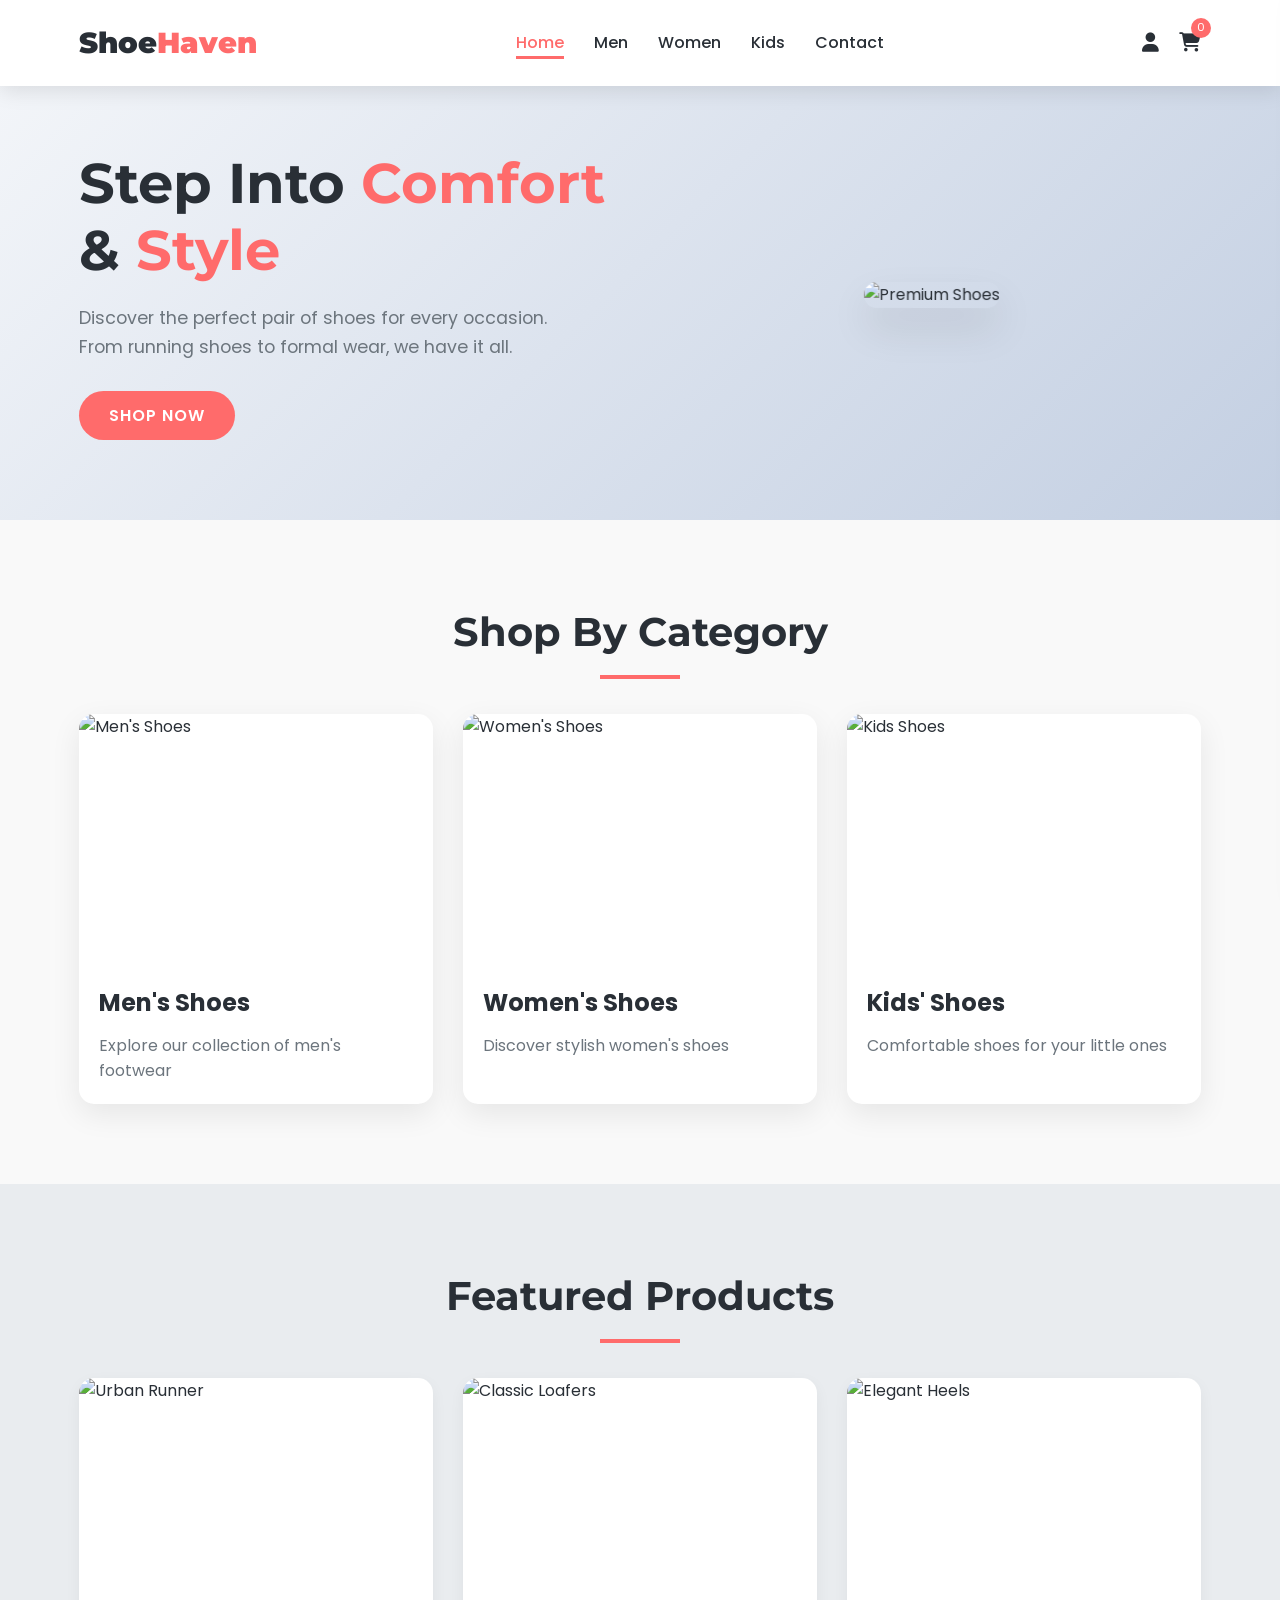
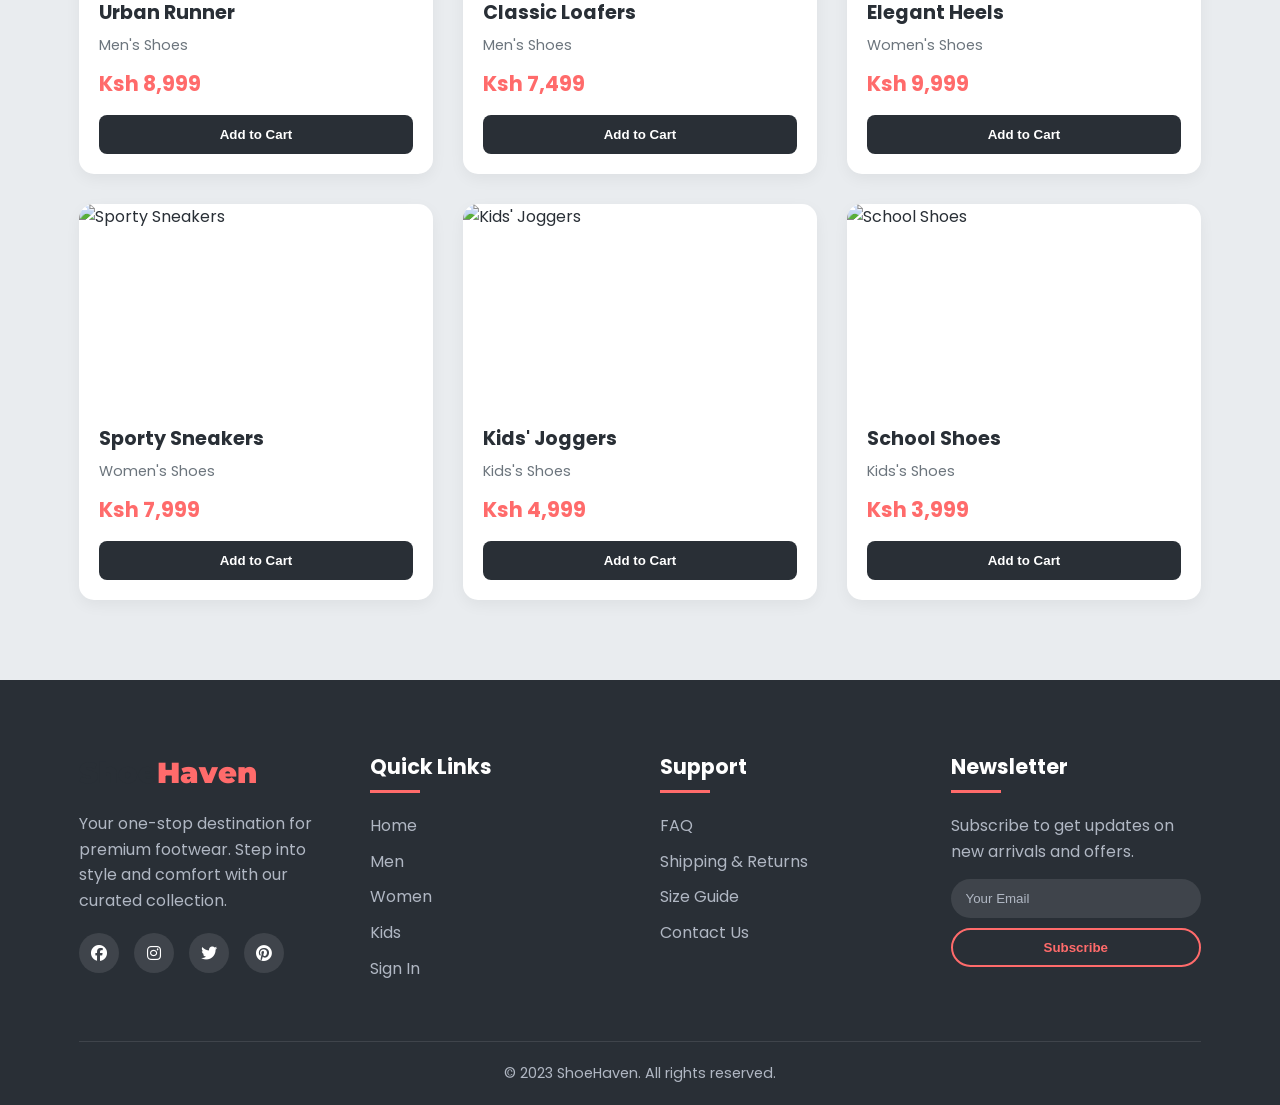
==== index.html @ 270bc3d0 "First" ====
<!DOCTYPE html>
<html lang="en">
<head>
    <meta charset="UTF-8">
    <meta name="viewport" content="width=device-width, initial-scale=1.0">
    <title>ShoeHaven - Premium Footwear</title>
    <link rel="stylesheet" href="https://cdnjs.cloudflare.com/ajax/libs/font-awesome/6.4.0/css/all.min.css">
    <link href="https://fonts.googleapis.com/css2?family=Poppins:wght@300;400;500;600;700&family=Montserrat:wght@700;800;900&display=swap" rel="stylesheet">
    <link rel="stylesheet" href="css/style.css">
    <link rel="stylesheet" href="css/responsive.css">
</head>
<body>
    <!-- Navigation -->
    <header>
        <nav class="navbar">
            <div class="container">
                <a href="index.html" class="logo">Shoe<span>Haven</span></a>
                
                <ul class="nav-menu">
                    <li><a href="index.html" class="active">Home</a></li>
                    <li><a href="men.html">Men</a></li>
                    <li><a href="women.html">Women</a></li>
                    <li><a href="kids.html">Kids</a></li>
                    <li><a href="#contact">Contact</a></li>
                </ul>
                
                <div class="nav-icons">
                    <a href="#" class="user-icon"><i class="fas fa-user"></i></a>
                    <a href="#" class="cart-icon" id="cartIcon">
                        <i class="fas fa-shopping-cart"></i>
                        <span class="cart-count" id="cartCount">0</span>
                    </a>
                    <button class="hamburger" id="hamburger">
                        <i class="fas fa-bars"></i>
                    </button>
                </div>
            </div>
        </nav>
    </header>

    <!-- Hero Section -->
    <section class="hero">
        <div class="container">
            <div class="hero-content">
                <h1>Step Into <span>Comfort</span> & <span>Style</span></h1>
                <p>Discover the perfect pair of shoes for every occasion. From running shoes to formal wear, we have it all.</p>
                <a href="#featured" class="btn-primary">Shop Now</a>
            </div>
            <div class="hero-image">
                <img src="https://images.unsplash.com/photo-1606107557195-0e29a4b5b4aa?ixlib=rb-4.0.3&ixid=M3wxMjA3fDB8MHxwaG90by1wYWdlfHx8fGVufDB8fHx8fA%3D%3D&auto=format&fit=crop&w=1064&q=80" alt="Premium Shoes">
            </div>
        </div>
    </section>

    <!-- Categories Section -->
    <section class="categories" id="categories">
        <div class="container">
            <h2 class="section-title">Shop By Category</h2>
            <div class="category-grid">
                <div class="category-card">
                    <a href="men.html">
                        <div class="category-img">
                            <img src="https://images.unsplash.com/photo-1525966222134-fcfa99b8ae77?ixlib=rb-4.0.3&ixid=M3wxMjA3fDB8MHxwaG90by1wYWdlfHx8fGVufDB8fHx8fA%3D%3D&auto=format&fit=crop&w=998&q=80" alt="Men's Shoes">
                        </div>
                        <h3>Men's Shoes</h3>
                        <p>Explore our collection of men's footwear</p>
                    </a>
                </div>
                <div class="category-card">
                    <a href="women.html">
                        <div class="category-img">
                            <img src="https://images.unsplash.com/photo-1543163521-1bf539c55dd2?ixlib=rb-4.0.3&ixid=M3wxMjA3fDB8MHxwaG90by1wYWdlfHx8fGVufDB8fHx8fA%3D%3D&auto=format&fit=crop&w=870&q=80" alt="Women's Shoes">
                        </div>
                        <h3>Women's Shoes</h3>
                        <p>Discover stylish women's shoes</p>
                    </a>
                </div>
                <div class="category-card">
                    <a href="kids.html">
                        <div class="category-img">
                            <img src="https://images.unsplash.com/photo-1514989940723-e8e51635b782?ixlib=rb-4.0.3&ixid=M3wxMjA3fDB8MHxwaG90by1wYWdlfHx8fGVufDB8fHx8fA%3D%3D&auto=format&fit=crop&w=870&q=80" alt="Kids Shoes">
                        </div>
                        <h3>Kids' Shoes</h3>
                        <p>Comfortable shoes for your little ones</p>
                    </a>
                </div>
            </div>
        </div>
    </section>

    <!-- Featured Products -->
    <section class="featured" id="featured">
        <div class="container">
            <h2 class="section-title">Featured Products</h2>
            <div class="products-grid" id="featuredProducts">
                <!-- Products will be loaded via JS -->
            </div>
        </div>
    </section>

    <!-- Footer -->
    <footer>
        <div class="container">
            <div class="footer-content">
                <div class="footer-col">
                    <a href="index.html" class="logo">Shoe<span>Haven</span></a>
                    <p>Your one-stop destination for premium footwear. Step into style and comfort with our curated collection.</p>
                    <div class="social-icons">
                        <a href="#"><i class="fab fa-facebook"></i></a>
                        <a href="#"><i class="fab fa-instagram"></i></a>
                        <a href="#"><i class="fab fa-twitter"></i></a>
                        <a href="#"><i class="fab fa-pinterest"></i></a>
                    </div>
                </div>
                <div class="footer-col">
                    <h3>Quick Links</h3>
                    <ul>
                        <li><a href="index.html">Home</a></li>
                        <li><a href="men.html">Men</a></li>
                        <li><a href="women.html">Women</a></li>
                        <li><a href="kids.html">Kids</a></li>
                        <li><a href="signin.html">Sign In</a></li>
                    </ul>
                </div>
                <div class="footer-col">
                    <h3>Support</h3>
                    <ul>
                        <li><a href="#">FAQ</a></li>
                        <li><a href="#">Shipping & Returns</a></li>
                        <li><a href="#">Size Guide</a></li>
                        <li><a href="#">Contact Us</a></li>
                    </ul>
                </div>
                <div class="footer-col">
                    <h3>Newsletter</h3>
                    <p>Subscribe to get updates on new arrivals and offers.</p>
                    <form id="newsletterForm">
                        <input type="email" placeholder="Your Email" required>
                        <button type="submit" class="btn-secondary">Subscribe</button>
                    </form>
                </div>
            </div>
            <div class="footer-bottom">
                <p>&copy; 2023 ShoeHaven. All rights reserved.</p>
            </div>
        </div>
    </footer>

    <!-- Cart Sidebar -->
    <div class="cart-sidebar" id="cartSidebar">
        <div class="cart-header">
            <h3>Your Cart</h3>
            <button class="close-cart" id="closeCart"><i class="fas fa-times"></i></button>
        </div>
        <div class="cart-items" id="cartItems">
            <!-- Cart items will be loaded here -->
        </div>
        <div class="cart-footer">
            <div class="cart-total">
                <span>Total:</span>
                <span id="cartTotal">Ksh 0</span>
            </div>
            <a href="checkout.html" class="btn-primary">Checkout</a>
            <a href="#" class="btn-secondary" id="continueShopping">Continue Shopping</a>
        </div>
    </div>
    <div class="overlay" id="overlay"></div>

    <!-- JavaScript -->
    <script src="js/main.js"></script>
    <script src="js/cart.js"></script>
</body>
</html>
---- css/style.css ----
* {
    margin: 0;
    padding: 0;
    box-sizing: border-box;
}

:root {
    --primary: #FF6B6B;
    --secondary: #4ECDC4;
    --dark: #292F36;
    --light: #F7FFF7;
    --accent: #FFE66D;
    --gray: #6C757D;
    --light-gray: #E9ECEF;
}

body {
    font-family: 'Poppins', sans-serif;
    color: var(--dark);
    background-color: #f9f9f9;
    line-height: 1.6;
}

a {
    text-decoration: none;
    color: inherit;
}

ul {
    list-style: none;
}

.container {
    width: 90%;
    max-width: 1200px;
    margin: 0 auto;
    padding: 0 15px;
}

.btn-primary {
    display: inline-block;
    background-color: var(--primary);
    color: white;
    padding: 12px 30px;
    border-radius: 30px;
    font-weight: 600;
    text-transform: uppercase;
    letter-spacing: 1px;
    transition: all 0.3s ease;
    border: none;
    cursor: pointer;
}

.btn-primary:hover {
    background-color: #ff5252;
    transform: translateY(-3px);
    box-shadow: 0 10px 20px rgba(255, 107, 107, 0.2);
}

.btn-secondary {
    display: inline-block;
    background-color: transparent;
    color: var(--primary);
    padding: 10px 25px;
    border-radius: 30px;
    font-weight: 600;
    border: 2px solid var(--primary);
    transition: all 0.3s ease;
}

.btn-secondary:hover {
    background-color: var(--primary);
    color: white;
}

.section-title {
    font-family: 'Montserrat', sans-serif;
    font-size: 2.5rem;
    text-align: center;
    margin-bottom: 50px;
    position: relative;
}

.section-title::after {
    content: '';
    position: absolute;
    width: 80px;
    height: 4px;
    background-color: var(--primary);
    bottom: -15px;
    left: 50%;
    transform: translateX(-50%);
}

/* Navigation */
.navbar {
    background-color: white;
    box-shadow: 0 5px 20px rgba(0, 0, 0, 0.1);
    position: fixed;
    width: 100%;
    top: 0;
    z-index: 1000;
}

.navbar .container {
    display: flex;
    justify-content: space-between;
    align-items: center;
    padding: 20px 15px;
}

.logo {
    font-family: 'Montserrat', sans-serif;
    font-size: 1.8rem;
    font-weight: 900;
    color: var(--dark);
}

.logo span {
    color: var(--primary);
}

.nav-menu {
    display: flex;
    gap: 30px;
}

.nav-menu a {
    font-weight: 500;
    transition: color 0.3s ease;
    position: relative;
}

.nav-menu a:hover, .nav-menu a.active {
    color: var(--primary);
}

.nav-menu a.active::after {
    content: '';
    position: absolute;
    width: 100%;
    height: 3px;
    background-color: var(--primary);
    bottom: -5px;
    left: 0;
}

.nav-icons {
    display: flex;
    align-items: center;
    gap: 20px;
}

.user-icon, .cart-icon {
    font-size: 1.2rem;
    position: relative;
    transition: color 0.3s ease;
}

.user-icon:hover, .cart-icon:hover {
    color: var(--primary);
}

.cart-count {
    position: absolute;
    top: -10px;
    right: -10px;
    background-color: var(--primary);
    color: white;
    font-size: 0.7rem;
    width: 20px;
    height: 20px;
    border-radius: 50%;
    display: flex;
    align-items: center;
    justify-content: center;
}

.hamburger {
    display: none;
    background: none;
    border: none;
    font-size: 1.5rem;
    cursor: pointer;
    color: var(--dark);
}

/* Hero Section */
.hero {
    padding: 150px 0 80px;
    background: linear-gradient(135deg, #f5f7fa 0%, #c3cfe2 100%);
    overflow: hidden;
}

.hero .container {
    display: flex;
    align-items: center;
    justify-content: space-between;
    gap: 40px;
}

.hero-content {
    flex: 1;
}

.hero-content h1 {
    font-family: 'Montserrat', sans-serif;
    font-size: 3.5rem;
    line-height: 1.2;
    margin-bottom: 20px;
}

.hero-content h1 span {
    color: var(--primary);
}

.hero-content p {
    font-size: 1.1rem;
    margin-bottom: 30px;
    color: var(--gray);
    max-width: 500px;
}

.hero-image {
    flex: 1;
    text-align: center;
}

.hero-image img {
    max-width: 100%;
    border-radius: 20px;
    box-shadow: 0 20px 40px rgba(0, 0, 0, 0.1);
    transform: perspective(1000px) rotateY(-10deg);
    transition: transform 0.5s ease;
}

.hero-image img:hover {
    transform: perspective(1000px) rotateY(0deg);
}

/* Categories */
.categories {
    padding: 80px 0;
}

.category-grid {
    display: grid;
    grid-template-columns: repeat(auto-fit, minmax(300px, 1fr));
    gap: 30px;
}

.category-card {
    background-color: white;
    border-radius: 15px;
    overflow: hidden;
    box-shadow: 0 10px 30px rgba(0, 0, 0, 0.08);
    transition: transform 0.3s ease, box-shadow 0.3s ease;
}

.category-card:hover {
    transform: translateY(-10px);
    box-shadow: 0 15px 40px rgba(0, 0, 0, 0.15);
}

.category-img {
    height: 250px;
    overflow: hidden;
}

.category-img img {
    width: 100%;
    height: 100%;
    object-fit: cover;
    transition: transform 0.5s ease;
}

.category-card:hover .category-img img {
    transform: scale(1.05);
}

.category-card h3 {
    padding: 20px 20px 10px;
    font-size: 1.5rem;
}

.category-card p {
    padding: 0 20px 20px;
    color: var(--gray);
}

/* Products */
.featured {
    padding: 80px 0;
    background-color: var(--light-gray);
}

.products-grid {
    display: grid;
    grid-template-columns: repeat(auto-fill, minmax(280px, 1fr));
    gap: 30px;
}

.product-card {
    background-color: white;
    border-radius: 15px;
    overflow: hidden;
    box-shadow: 0 5px 15px rgba(0, 0, 0, 0.05);
    transition: transform 0.3s ease;
}

.product-card:hover {
    transform: translateY(-10px);
}

.product-img {
    height: 200px;
    overflow: hidden;
    position: relative;
}

.product-img img {
    width: 100%;
    height: 100%;
    object-fit: cover;
}

.product-info {
    padding: 20px;
}

.product-title {
    font-size: 1.2rem;
    margin-bottom: 5px;
}

.product-category {
    color: var(--gray);
    font-size: 0.9rem;
    margin-bottom: 10px;
}

.product-price {
    font-size: 1.3rem;
    font-weight: 700;
    color: var(--primary);
    margin-bottom: 15px;
}

.add-to-cart {
    width: 100%;
    padding: 12px;
    background-color: var(--dark);
    color: white;
    border: none;
    border-radius: 8px;
    font-weight: 600;
    cursor: pointer;
    transition: background-color 0.3s ease;
}

.add-to-cart:hover {
    background-color: var(--primary);
}

/* Footer */
footer {
    background-color: var(--dark);
    color: white;
    padding: 70px 0 20px;
}

.footer-content {
    display: grid;
    grid-template-columns: repeat(auto-fit, minmax(250px, 1fr));
    gap: 40px;
    margin-bottom: 50px;
}

.footer-col p {
    margin: 15px 0;
    color: #b0b7c3;
}

.social-icons {
    display: flex;
    gap: 15px;
    margin-top: 20px;
}

.social-icons a {
    display: inline-flex;
    align-items: center;
    justify-content: center;
    width: 40px;
    height: 40px;
    background-color: rgba(255, 255, 255, 0.1);
    border-radius: 50%;
    transition: all 0.3s ease;
}

.social-icons a:hover {
    background-color: var(--primary);
    transform: translateY(-5px);
}

.footer-col h3 {
    font-size: 1.3rem;
    margin-bottom: 20px;
    position: relative;
    padding-bottom: 10px;
}

.footer-col h3::after {
    content: '';
    position: absolute;
    width: 50px;
    height: 3px;
    background-color: var(--primary);
    bottom: 0;
    left: 0;
}

.footer-col ul li {
    margin-bottom: 10px;
}

.footer-col ul li a {
    color: #b0b7c3;
    transition: color 0.3s ease;
}

.footer-col ul li a:hover {
    color: var(--primary);
    padding-left: 5px;
}

.footer-col form {
    display: flex;
    flex-direction: column;
    gap: 10px;
    margin-top: 15px;
}

.footer-col input {
    padding: 12px 15px;
    border-radius: 30px;
    border: none;
    background-color: rgba(255, 255, 255, 0.1);
    color: white;
}

.footer-col input::placeholder {
    color: #b0b7c3;
}

.footer-bottom {
    text-align: center;
    padding-top: 20px;
    border-top: 1px solid rgba(255, 255, 255, 0.1);
    color: #b0b7c3;
    font-size: 0.9rem;
}

/* Cart Sidebar */
.cart-sidebar {
    position: fixed;
    top: 0;
    right: -400px;
    width: 380px;
    height: 100vh;
    background-color: white;
    box-shadow: -5px 0 20px rgba(0, 0, 0, 0.1);
    z-index: 1100;
    display: flex;
    flex-direction: column;
    transition: right 0.4s ease;
}

.cart-sidebar.active {
    right: 0;
}

.cart-header {
    display: flex;
    justify-content: space-between;
    align-items: center;
    padding: 20px;
    border-bottom: 1px solid var(--light-gray);
}

.close-cart {
    background: none;
    border: none;
    font-size: 1.5rem;
    cursor: pointer;
    color: var(--gray);
    transition: color 0.3s ease;
}

.close-cart:hover {
    color: var(--primary);
}

.cart-items {
    flex: 1;
    padding: 20px;
    overflow-y: auto;
}

.cart-item {
    display: flex;
    align-items: center;
    gap: 15px;
    padding: 15px 0;
    border-bottom: 1px solid var(--light-gray);
}

.cart-item-img {
    width: 80px;
    height: 80px;
    border-radius: 8px;
    overflow: hidden;
}

.cart-item-img img {
    width: 100%;
    height: 100%;
    object-fit: cover;
}

.cart-item-details {
    flex: 1;
}

.cart-item-title {
    font-weight: 600;
    margin-bottom: 5px;
}

.cart-item-price {
    color: var(--primary);
    font-weight: 700;
}

.cart-item-remove {
    background: none;
    border: none;
    color: var(--gray);
    cursor: pointer;
    transition: color 0.3s ease;
}

.cart-item-remove:hover {
    color: var(--primary);
}

.cart-footer {
    padding: 20px;
    border-top: 1px solid var(--light-gray);
}

.cart-total {
    display: flex;
    justify-content: space-between;
    font-size: 1.3rem;
    font-weight: 700;
    margin-bottom: 20px;
}

.overlay {
    position: fixed;
    top: 0;
    left: 0;
    width: 100%;
    height: 100%;
    background-color: rgba(0, 0, 0, 0.5);
    z-index: 1050;
    display: none;
}

.overlay.active {
    display: block;
}

/* Authentication Pages */
.auth-container {
    min-height: 100vh;
    display: flex;
    align-items: center;
    justify-content: center;
    padding: 100px 0 50px;
    background: linear-gradient(135deg, #f5f7fa 0%, #c3cfe2 100%);
}

.auth-box {
    background-color: white;
    border-radius: 20px;
    box-shadow: 0 20px 40px rgba(0, 0, 0, 0.1);
    width: 90%;
    max-width: 450px;
    padding: 40px;
}

.auth-header {
    text-align: center;
    margin-bottom: 30px;
}

.auth-header h2 {
    font-family: 'Montserrat', sans-serif;
    font-size: 2rem;
    margin-bottom: 10px;
}

.auth-header p {
    color: var(--gray);
}

.auth-form {
    display: flex;
    flex-direction: column;
    gap: 20px;
}

.form-group {
    display: flex;
    flex-direction: column;
}

.form-group label {
    margin-bottom: 8px;
    font-weight: 500;
}

.form-group input {
    padding: 15px;
    border: 1px solid #ddd;
    border-radius: 8px;
    font-size: 1rem;
    transition: border-color 0.3s ease;
}

.form-group input:focus {
    border-color: var(--primary);
    outline: none;
}

.auth-options {
    display: flex;
    justify-content: space-between;
    align-items: center;
    margin-top: 10px;
}

.remember-me {
    display: flex;
    align-items: center;
    gap: 8px;
}

.forgot-password {
    color: var(--primary);
    transition: color 0.3s ease;
}

.forgot-password:hover {
    color: #ff5252;
}

.auth-footer {
    text-align: center;
    margin-top: 30px;
    color: var(--gray);
}

.auth-footer a {
    color: var(--primary);
    font-weight: 600;
}

/* Product Pages */
.page-header {
    padding: 150px 0 80px;
    background: linear-gradient(135deg, #f5f7fa 0%, #c3cfe2 100%);
    text-align: center;
}

.page-header h1 {
    font-family: 'Montserrat', sans-serif;
    font-size: 3rem;
    margin-bottom: 10px;
}

.page-header p {
    font-size: 1.1rem;
    color: var(--gray);
    max-width: 600px;
    margin: 0 auto;
}

.products-section {
    padding: 80px 0;
}

.filters {
    display: flex;
    justify-content: space-between;
    align-items: center;
    margin-bottom: 40px;
    flex-wrap: wrap;
    gap: 15px;
}

.filter-group {
    display: flex;
    align-items: center;
    gap: 15px;
}

.filter-group select {
    padding: 10px 15px;
    border: 1px solid #ddd;
    border-radius: 8px;
    background-color: white;
    font-family: 'Poppins', sans-serif;
}

/* Checkout Page */
.checkout-container {
    padding: 150px 0 80px;
}

.checkout-grid {
    display: grid;
    grid-template-columns: 1fr 350px;
    gap: 40px;
}

.checkout-form {
    background-color: white;
    border-radius: 15px;
    padding: 30px;
    box-shadow: 0 10px 30px rgba(0, 0, 0, 0.05);
}

.checkout-form h3 {
    margin-bottom: 20px;
    padding-bottom: 10px;
    border-bottom: 2px solid var(--light-gray);
}

.checkout-summary {
    background-color: white;
    border-radius: 15px;
    padding: 30px;
    box-shadow: 0 10px 30px rgba(0, 0, 0, 0.05);
    align-self: start;
}

.checkout-summary h3 {
    margin-bottom: 20px;
    padding-bottom: 10px;
    border-bottom: 2px solid var(--light-gray);
}

.summary-item {
    display: flex;
    justify-content: space-between;
    margin-bottom: 15px;
}

.summary-total {
    display: flex;
    justify-content: space-between;
    font-size: 1.3rem;
    font-weight: 700;
    margin: 25px 0;
    padding-top: 15px;
    border-top: 2px solid var(--light-gray);
}
---- css/responsive.css ----
/* Tablet Styles */
@media (max-width: 992px) {
    .hero .container {
        flex-direction: column;
        text-align: center;
    }
    
    .hero-content h1 {
        font-size: 2.8rem;
    }
    
    .section-title {
        font-size: 2.2rem;
    }
    
    .checkout-grid {
        grid-template-columns: 1fr;
    }
}

/* Mobile Styles */
@media (max-width: 768px) {
    .nav-menu {
        position: fixed;
        top: 80px;
        left: -100%;
        width: 100%;
        height: calc(100vh - 80px);
        background-color: white;
        flex-direction: column;
        align-items: center;
        justify-content: flex-start;
        padding-top: 50px;
        transition: left 0.4s ease;
        z-index: 999;
    }
    
    .nav-menu.active {
        left: 0;
    }
    
    .hamburger {
        display: block;
    }
    
    .hero {
        padding: 130px 0 60px;
    }
    
    .hero-content h1 {
        font-size: 2.3rem;
    }
    
    .section-title {
        font-size: 1.8rem;
    }
    
    .category-grid, .products-grid {
        grid-template-columns: 1fr;
    }
    
    .filters {
        flex-direction: column;
        align-items: flex-start;
    }
    
    .cart-sidebar {
        width: 100%;
        right: -100%;
    }
    
    .auth-box {
        padding: 30px 20px;
    }
}

/* Small Mobile Styles */
@media (max-width: 480px) {
    .hero-content h1 {
        font-size: 2rem;
    }
    
    .btn-primary, .btn-secondary {
        padding: 10px 20px;
        font-size: 0.9rem;
    }
    
    .footer-content {
        grid-template-columns: 1fr;
    }
    
    .auth-box {
        width: 95%;
        padding: 25px 15px;
    }
}
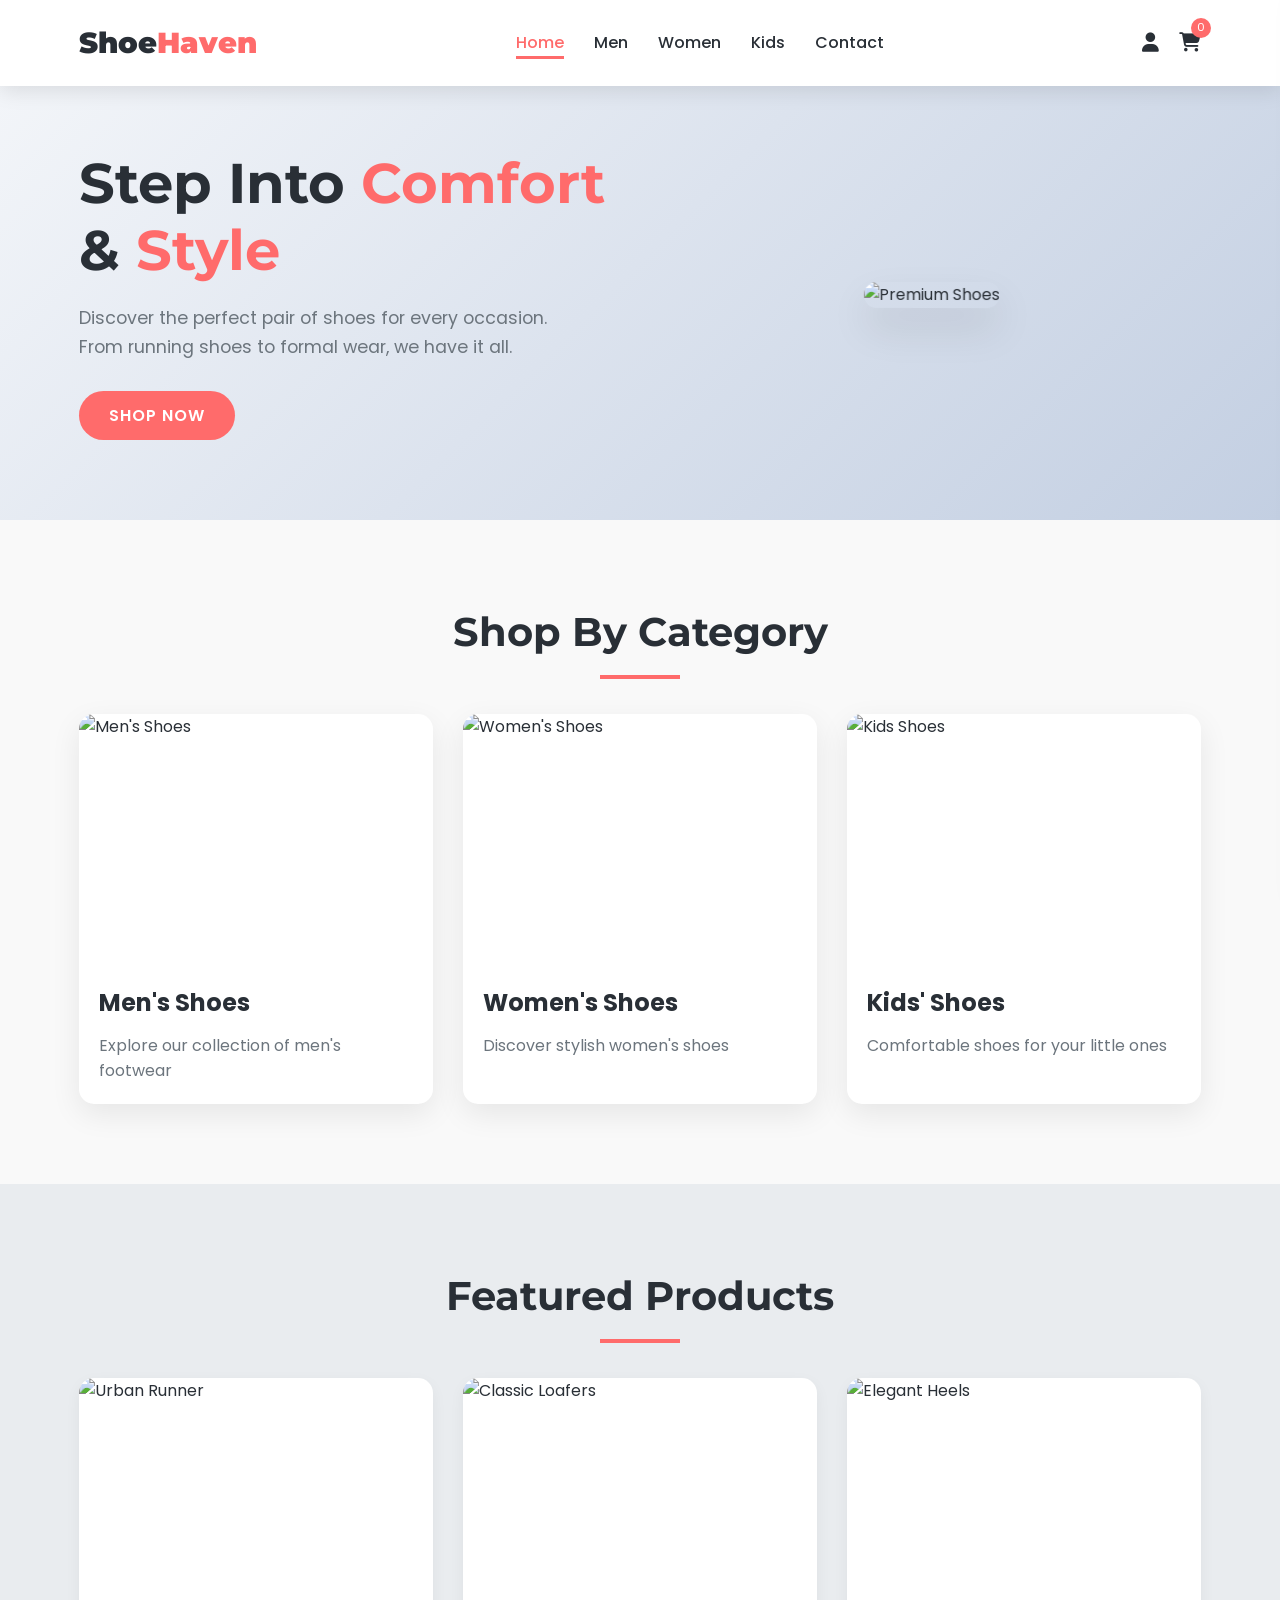
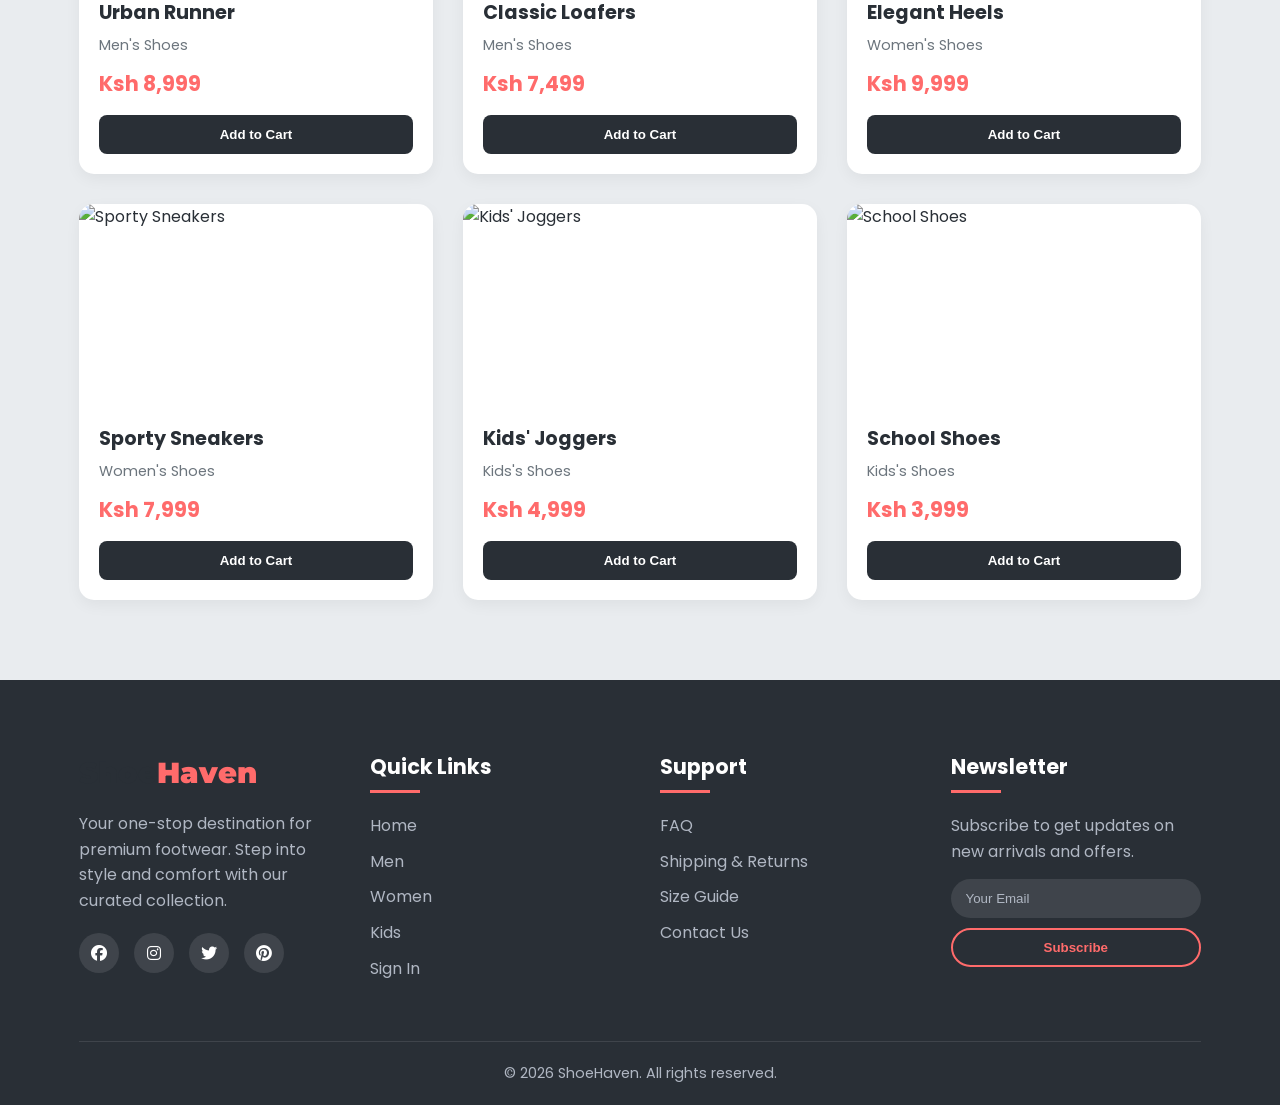
==== commit 35f6034f: "Year change" ====
--- a/index.html
+++ b/index.html
@@ -141,7 +141,7 @@
                 </div>
             </div>
             <div class="footer-bottom">
-                <p>&copy; 2023 ShoeHaven. All rights reserved.</p>
+                <p>&copy; 2026 ShoeHaven. All rights reserved.</p>
             </div>
         </div>
     </footer>
